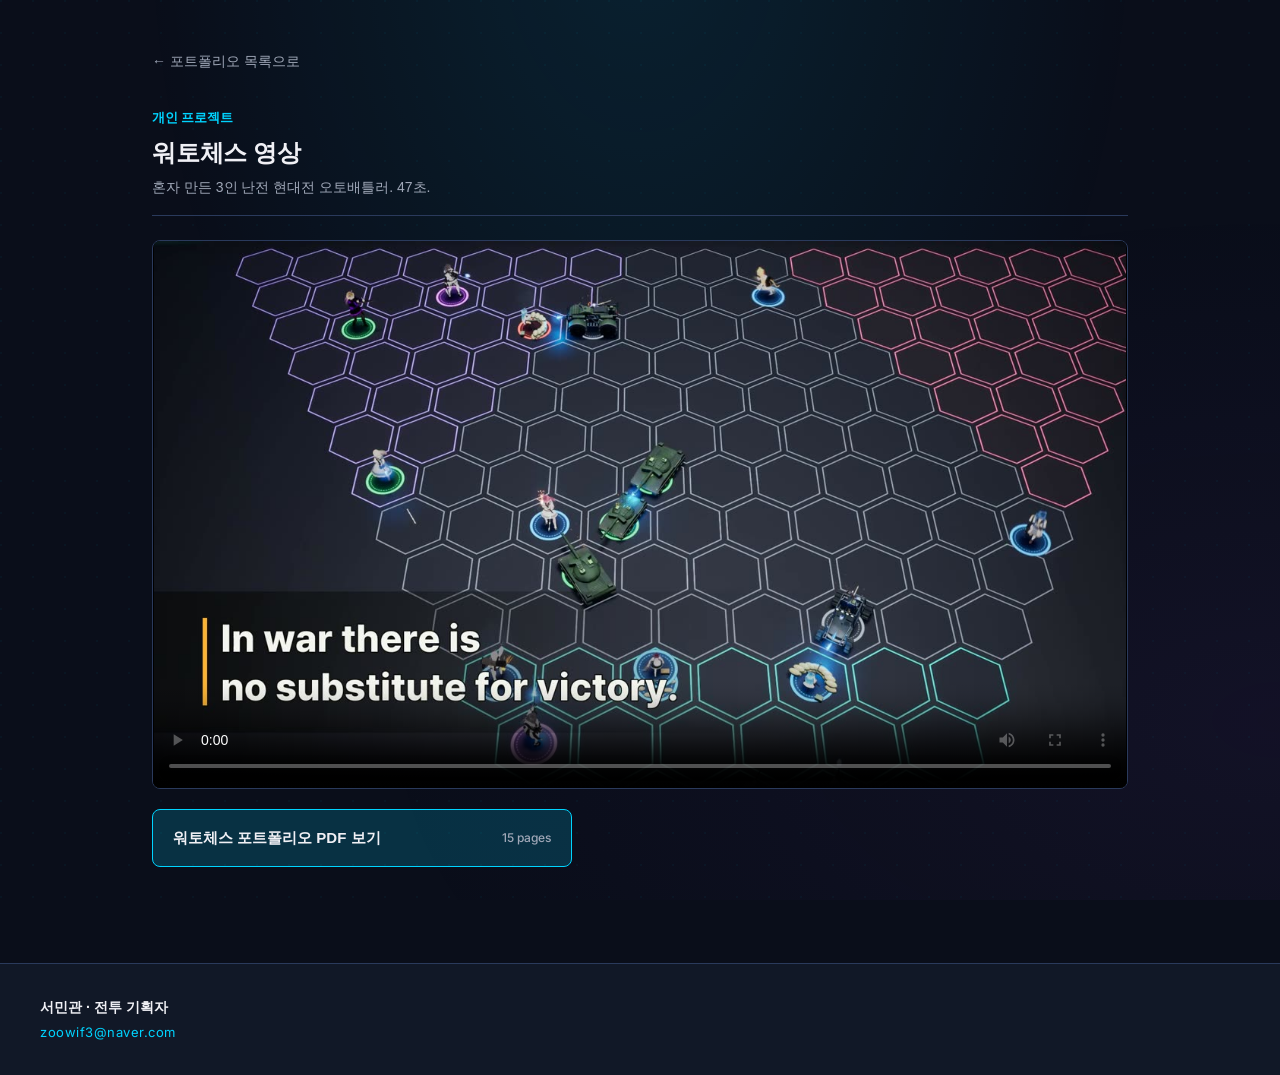
==== wartochess.html @ 3cf67910 "Add WarToChess video button and watch page (47s trailer) Co-Authored-By: Claude Fable 5.2 <noreply@a" ====
<!DOCTYPE html>
<html lang="ko">
<head>
  <meta charset="UTF-8">
  <meta name="viewport" content="width=device-width, initial-scale=1.0">
  <meta name="description" content="워토체스 플레이 영상 — 서민관 개인 프로젝트">
  <title>워토체스 영상 — 서민관</title>
  <link rel="preconnect" href="https://fonts.googleapis.com">
  <link rel="preconnect" href="https://fonts.gstatic.com" crossorigin>
  <link href="https://fonts.googleapis.com/css2?family=Inter:wght@400;500;700;800;900&family=Pretendard:wght@400;500;600;700;800&display=swap" rel="stylesheet">
  <link rel="stylesheet" href="style.css">
</head>
<body>

<main class="docs video-page">
  <a class="back-link" href="index.html">← 포트폴리오 목록으로</a>
  <div class="col-head">
    <span class="col-nb">개인 프로젝트</span>
    <h1 class="col-title">워토체스 영상</h1>
    <p class="col-sub">혼자 만든 3인 난전 현대전 오토배틀러. 47초.</p>
  </div>
  <video class="video-player" controls playsinline preload="metadata" poster="assets/video/wartochess_trailer.jpg">
    <source src="assets/video/wartochess_trailer.mp4" type="video/mp4">
    이 브라우저에서는 영상을 재생할 수 없습니다. <a href="assets/video/wartochess_trailer.mp4">파일로 열기</a>
  </video>
  <div class="video-links">
    <a class="video-btn" href="assets/pdfs/wartochess.pdf" target="_blank" rel="noopener">
      <span class="video-btn-text">워토체스 포트폴리오 PDF 보기</span>
      <span class="video-btn-meta">15 pages</span>
    </a>
  </div>
</main>

<footer class="footer">
  <div class="footer-inner">
    <div class="footer-left">
      <div class="footer-name">서민관 · 전투 기획자</div>
      <a class="footer-email" href="mailto:zoowif3@naver.com">zoowif3@naver.com</a>
    </div>
  </div>
</footer>

</body>
</html>
---- style.css ----
/* =========================================================
   Portfolio Hub — Dark Navy + Brandlogy
   포트폴리오 PPT 톤과 통일 (디자인 시스템 그대로 차용)
   ========================================================= */
:root {
  /* === Color Palette (outputs/design-system/design-system.md) === */
  --c-bg:        #0A0E1A;     /* 딥 네이비 — 배경 */
  --c-bg-2:      #111827;     /* 다크 블루 — 서브 배경 */
  --c-card:      #1A2035;     /* 다크 카드 */
  --c-card-2:    #232a45;     /* 카드 hover */
  --c-border:    #2A3A5C;     /* 다크 보더 */
  --c-cyan:      #00D4FF;     /* 사이언 — 주 액센트 */
  --c-cyan-soft: rgba(0, 212, 255, 0.18);
  --c-purple:    #7B3FB8;     /* 미드 퍼플 — 보조 */
  --c-yellow:    #F5C518;     /* 옐로우 오렌지 — 강조 */
  --c-text:      #F0F0F5;     /* 본문 */
  --c-text-soft: #A0A8B8;     /* 보조 */
  --c-text-dim:  #6E7891;     /* 흐릿 */

  --r-sm: 4px;
  --r-md: 8px;
  --r-lg: 12px;

  --font-kr: 'Pretendard', -apple-system, BlinkMacSystemFont, sans-serif;
  --font-en: 'Inter', -apple-system, BlinkMacSystemFont, sans-serif;

  --shadow-card: 0 4px 24px rgba(0, 0, 0, 0.32);
  --shadow-card-hover: 0 12px 40px rgba(0, 212, 255, 0.18), 0 4px 12px rgba(0, 0, 0, 0.4);
  --glow-cyan: 0 0 12px rgba(0, 212, 255, 0.35);
}

* { box-sizing: border-box; }

html, body {
  margin: 0;
  padding: 0;
  background: var(--c-bg);
  color: var(--c-text);
  font-family: var(--font-kr);
  font-size: 16px;
  line-height: 1.6;
  -webkit-font-smoothing: antialiased;
  -moz-osx-font-smoothing: grayscale;
}

/* === Background dots (subtle texture, like PPT 슬라이드) === */
body::before {
  content: '';
  position: fixed; inset: 0;
  background:
    radial-gradient(circle at 1px 1px, rgba(0, 212, 255, 0.04) 1px, transparent 0);
  background-size: 32px 32px;
  pointer-events: none;
  z-index: 0;
}
body::after {
  content: '';
  position: fixed; inset: 0;
  background:
    radial-gradient(ellipse at 50% -10%, rgba(0, 212, 255, 0.10), transparent 55%),
    radial-gradient(ellipse at 100% 80%, rgba(123, 63, 184, 0.08), transparent 50%);
  pointer-events: none;
  z-index: 0;
}
.hero, .docs, .footer { position: relative; z-index: 1; }

a { color: inherit; text-decoration: none; }

/* ================ Hero ================ */
.hero {
  padding: 80px 32px 64px;
  border-bottom: 1px solid var(--c-border);
  background:
    linear-gradient(180deg, rgba(0, 212, 255, 0.04), transparent 70%),
    var(--c-bg);
}
.hero-inner {
  max-width: 960px;
  margin: 0 auto;
  text-align: center;
}
.hero-eyebrow {
  font-family: var(--font-en);
  font-size: 12px;
  font-weight: 700;
  color: var(--c-cyan);
  letter-spacing: 0.32em;
  text-transform: uppercase;
  text-shadow: var(--glow-cyan);
  margin-bottom: 24px;
}
.hero-name {
  font-size: clamp(40px, 6vw, 56px);
  font-weight: 800;
  margin: 0 0 8px;
  letter-spacing: -0.02em;
  color: var(--c-text);
}
.hero-role {
  font-size: clamp(15px, 1.6vw, 18px);
  color: var(--c-cyan);
  font-weight: 600;
  letter-spacing: 0.04em;
  margin-bottom: 24px;
}
.hero-slogan {
  font-size: clamp(17px, 2.2vw, 22px);
  font-weight: 500;
  color: var(--c-text);
  max-width: 720px;
  margin: 0 auto 28px;
  line-height: 1.5;
}
.hero-meta {
  display: flex;
  justify-content: center;
  gap: 12px;
  font-size: 13px;
  color: var(--c-text-soft);
  letter-spacing: 0.02em;
}
.hero-meta .dot { color: var(--c-text-dim); }

/* ---- Hero: external link button (게임 기록지) ---- */
.hero-links {
  margin-top: 28px;
  display: flex;
  justify-content: center;
}
.hero-btn {
  display: inline-flex;
  align-items: center;
  gap: 10px;
  padding: 12px 22px;
  border: 1px solid var(--c-cyan);
  border-radius: 999px;
  background: var(--c-cyan-soft);
  color: var(--c-text);
  text-decoration: none;
  font-size: 15px;
  font-weight: 600;
  transition: background .18s ease, box-shadow .18s ease, transform .18s ease;
}
.hero-btn:hover {
  background: rgba(0, 212, 255, 0.3);
  box-shadow: var(--glow-cyan);
  transform: translateY(-1px);
}
.hero-btn-tag {
  font-family: var(--font-en);
  font-size: 11px;
  font-weight: 700;
  letter-spacing: 0.12em;
  color: var(--c-cyan);
}
.hero-btn-arrow { color: var(--c-cyan); font-weight: 700; }

.footer-link {
  display: block;
  margin-top: 4px;
  color: var(--c-text-soft);
  text-decoration: none;
  font-size: 14px;
}
.footer-link:hover { color: var(--c-cyan); }

/* ================ Documents ================ */
.docs {
  max-width: 1200px;
  margin: 0 auto;
  padding: 72px 32px 96px;
}
.docs-header {
  margin-bottom: 40px;
  text-align: center;
}
.docs-label {
  display: inline-block;
  font-family: var(--font-en);
  font-size: 11px;
  font-weight: 700;
  color: var(--c-cyan);
  letter-spacing: 0.32em;
  text-transform: uppercase;
}
.docs-grid {
  display: grid;
  grid-template-columns: 1fr;
  gap: 20px;
}

/* === 세로 3단: 지원 서류 / 회사 포트폴리오 / 개인 프로젝트 === */
.docs-cols {
  display: grid;
  grid-template-columns: minmax(0, 1fr);
  gap: 48px;
}
.col {
  display: flex;
  flex-direction: column;
  gap: 20px;
  min-width: 0;
}
.col-head {
  padding-bottom: 16px;
  border-bottom: 1px solid var(--c-border);
}
.col-nb {
  font-family: var(--font-en);
  font-size: 13px;
  font-weight: 700;
  color: var(--c-cyan);
}
.col-title {
  font-size: 24px;
  font-weight: 800;
  margin: 4px 0 4px;
  letter-spacing: -0.01em;
  color: var(--c-text);
}
.col-sub {
  margin: 0;
  font-size: 14px;
  color: var(--c-text-soft);
}
@media (min-width: 1024px) {
  .docs-cols {
    grid-template-columns: repeat(3, minmax(0, 1fr));
    gap: 28px;
    align-items: start;
  }
  .col + .col {
    padding-left: 28px;
    border-left: 1px solid var(--c-border);
  }
}

/* === Card === */
.card {
  display: flex;
  flex-direction: column;
  padding: 28px;
  background: var(--c-card);
  border: 1px solid var(--c-border);
  border-radius: var(--r-md);
  box-shadow: var(--shadow-card);
  transition: transform 0.2s ease, box-shadow 0.2s ease, border-color 0.2s ease;
  cursor: pointer;
  min-height: 220px;
}
.card:hover {
  transform: translateY(-4px);
  border-color: var(--c-cyan);
  box-shadow: var(--shadow-card-hover);
  background: var(--c-card-2);
}
.card:hover .cta-arrow {
  transform: translateX(6px);
}

.card-top {
  display: flex;
  justify-content: space-between;
  align-items: center;
  margin-bottom: 16px;
}
.card-tag {
  font-family: var(--font-en);
  font-size: 10px;
  font-weight: 700;
  color: var(--c-cyan);
  letter-spacing: 0.18em;
  text-transform: uppercase;
  padding: 4px 10px;
  background: var(--c-cyan-soft);
  border-radius: var(--r-sm);
}
.card-meta {
  font-family: var(--font-en);
  font-size: 11px;
  color: var(--c-text-soft);
  letter-spacing: 0.06em;
}
.card-title {
  font-size: 22px;
  font-weight: 700;
  margin: 0 0 12px;
  letter-spacing: -0.01em;
  color: var(--c-text);
}
.card-desc {
  font-size: 14px;
  color: var(--c-text-soft);
  line-height: 1.6;
  margin: 0 0 24px;
  flex: 1;
}
.card-cta {
  display: flex;
  align-items: center;
  gap: 8px;
  font-family: var(--font-en);
  font-size: 13px;
  font-weight: 600;
  color: var(--c-cyan);
  letter-spacing: 0.04em;
  margin-top: auto;
  padding-top: 12px;
  border-top: 1px solid var(--c-border);
}
.cta-arrow {
  transition: transform 0.2s ease;
  font-weight: 400;
}

/* === Feature card (PPT 2종 강조) === */
.card-feature {
  border-color: rgba(0, 212, 255, 0.32);
  background: linear-gradient(135deg, var(--c-card) 0%, rgba(0, 212, 255, 0.04) 100%);
}
.card-feature .card-tag {
  color: var(--c-yellow);
  background: rgba(245, 197, 24, 0.12);
}

/* ================ Responsive (Tablet ≥ 720px) ================ */
@media (min-width: 720px) {
  .docs-grid {
    grid-template-columns: repeat(2, 1fr);
    gap: 24px;
  }
}

/* ================ Responsive (Desktop ≥ 1024px) ================ */
@media (min-width: 1024px) {
  .docs-grid {
    grid-template-columns: repeat(3, 1fr);
    gap: 28px;
  }
  /* 5개 카드 — 2행 (3+2). 마지막 행 2개를 가운데 정렬은 안 하고 좌측 정렬 유지 */
  .card {
    min-height: 260px;
  }
}

/* ================ Footer ================ */
.footer {
  border-top: 1px solid var(--c-border);
  padding: 32px;
  background: var(--c-bg-2);
}
.footer-inner {
  max-width: 1200px;
  margin: 0 auto;
  display: flex;
  flex-direction: column;
  gap: 12px;
  align-items: center;
  text-align: center;
}
.footer-name {
  font-size: 14px;
  font-weight: 600;
  color: var(--c-text);
}
.footer-email {
  display: inline-block;
  font-family: var(--font-en);
  font-size: 13px;
  color: var(--c-cyan);
  letter-spacing: 0.04em;
  margin-top: 4px;
  transition: opacity 0.2s ease;
}
.footer-email:hover {
  opacity: 0.7;
}
.footer-right {
  font-family: var(--font-en);
  font-size: 11px;
  color: var(--c-text-dim);
  letter-spacing: 0.08em;
}

@media (min-width: 720px) {
  .footer-inner {
    flex-direction: row;
    justify-content: space-between;
    text-align: left;
  }
  .footer-left {
    display: flex;
    flex-direction: column;
    align-items: flex-start;
  }
}

/* ================ Small mobile tweaks ================ */
@media (max-width: 480px) {
  .hero { padding: 56px 20px 48px; }
  .docs { padding: 56px 20px 72px; }
  .card { padding: 24px; min-height: 200px; }
  .card-title { font-size: 20px; }
}

/* ================ Accessibility ================ */
.card:focus-visible {
  outline: 2px solid var(--c-cyan);
  outline-offset: 2px;
}
.footer-email:focus-visible {
  outline: 2px solid var(--c-cyan);
  outline-offset: 4px;
  border-radius: var(--r-sm);
}

/* ================ Print (PDF 인쇄 시 톤 다운) ================ */
@media print {
  body { background: white; color: black; }
  .card { background: white; border: 1px solid #ccc; }
}

/* 한글 단어 중간에서 줄이 끊기지 않게 */
.card-desc, .col-sub, .hero-slogan { word-break: keep-all; }

/* ================ 영상 버튼 / 영상 페이지 ================ */
.video-btn {
  display: flex;
  align-items: center;
  gap: 12px;
  padding: 16px 20px;
  border: 1px solid var(--c-cyan);
  border-radius: var(--r-md);
  background: var(--c-cyan-soft);
  color: var(--c-text);
  font-size: 15px;
  font-weight: 600;
  transition: background 0.18s ease, box-shadow 0.18s ease, transform 0.18s ease;
}
.video-btn:hover {
  background: rgba(0, 212, 255, 0.3);
  box-shadow: var(--glow-cyan);
  transform: translateY(-2px);
}
.video-btn:focus-visible, .back-link:focus-visible {
  outline: 2px solid var(--c-cyan);
  outline-offset: 2px;
}
.video-btn-play { color: var(--c-cyan); font-size: 13px; }
.video-btn-meta {
  margin-left: auto;
  font-family: var(--font-en);
  font-size: 12px;
  font-weight: 500;
  color: var(--c-text-soft);
}
.video-page { max-width: 1040px; padding-top: 48px; }
.video-page .col-head { margin-bottom: 24px; }
.back-link {
  display: inline-block;
  margin-bottom: 32px;
  font-size: 14px;
  color: var(--c-text-soft);
}
.back-link:hover { color: var(--c-cyan); }
.video-player {
  display: block;
  width: 100%;
  aspect-ratio: 16 / 9;
  background: #000;
  border: 1px solid var(--c-border);
  border-radius: var(--r-md);
}
.video-links { margin-top: 20px; max-width: 420px; }
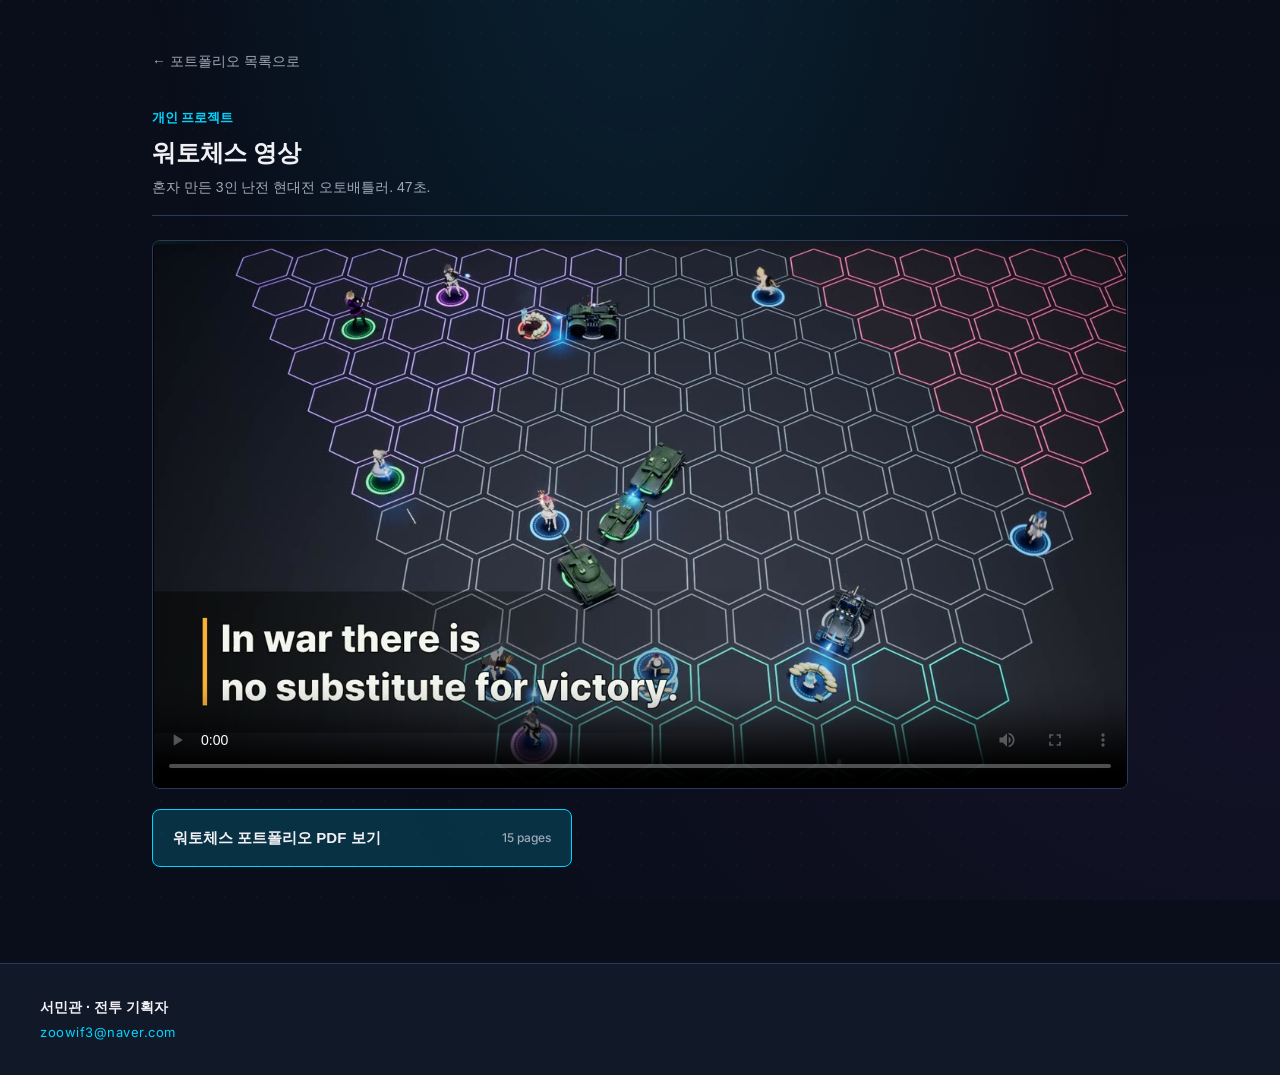
==== commit dec16f27: "Cache-bust stylesheet link Co-Authored-By: Claude Fable 5.2 <noreply@anthropic.com>" ====
--- a/wartochess.html
+++ b/wartochess.html
@@ -8,7 +8,7 @@
   <link rel="preconnect" href="https://fonts.googleapis.com">
   <link rel="preconnect" href="https://fonts.gstatic.com" crossorigin>
   <link href="https://fonts.googleapis.com/css2?family=Inter:wght@400;500;700;800;900&family=Pretendard:wght@400;500;600;700;800&display=swap" rel="stylesheet">
-  <link rel="stylesheet" href="style.css">
+  <link rel="stylesheet" href="style.css?v=20261119e">
 </head>
 <body>
 
--- a/style.css
+++ b/style.css
@@ -223,7 +223,7 @@
   font-size: 14px;
   color: var(--c-text-soft);
 }
-@media (min-width: 1024px) {
+@media (min-width: 1100px) {
   .docs-cols {
     grid-template-columns: repeat(3, minmax(0, 1fr));
     gap: 28px;
@@ -472,3 +472,48 @@
   border-radius: var(--r-md);
 }
 .video-links { margin-top: 20px; max-width: 420px; }
+
+/* 요약을 두 줄로 줄인 뒤 카드 높이를 내용에 맞춤 */
+.card { min-height: 0; }
+.card-desc { margin-bottom: 20px; }
+
+/* 카드 안에 버튼이 둘 있는 카드 (워토체스: PDF + 영상) */
+.card-multi { cursor: default; }
+.card-multi:hover { transform: none; }
+.card-actions {
+  display: flex;
+  gap: 12px;
+  margin-top: auto;
+  padding-top: 16px;
+  border-top: 1px solid var(--c-border);
+}
+.card-action {
+  flex: 1;
+  display: flex;
+  align-items: center;
+  justify-content: center;
+  gap: 8px;
+  padding: 11px 12px;
+  border: 1px solid var(--c-border);
+  border-radius: var(--r-sm);
+  font-size: 13px;
+  font-weight: 600;
+  color: var(--c-cyan);
+  white-space: nowrap;
+  transition: background 0.18s ease, border-color 0.18s ease;
+}
+.card-action:hover { border-color: var(--c-cyan); background: var(--c-cyan-soft); }
+.card-action:hover .cta-arrow { transform: translateX(4px); }
+.card-action:focus-visible { outline: 2px solid var(--c-cyan); outline-offset: 2px; }
+.card-action-video { border-color: var(--c-cyan); background: var(--c-cyan-soft); color: var(--c-text); }
+.card-action-video:hover { background: rgba(0, 212, 255, 0.3); }
+.card-action-meta { font-family: var(--font-en); font-size: 11px; font-weight: 500; color: var(--c-text-soft); }
+
+/* 워토체스 카드: PDF 보기 줄은 다른 카드와 같게, 영상 버튼은 그 아래 따로 */
+.card-cta-link:hover .cta-arrow { transform: translateX(6px); }
+.card-cta-link:focus-visible { outline: 2px solid var(--c-cyan); outline-offset: 4px; }
+.card-video { margin-top: 20px; padding: 13px 16px; font-size: 14px; }
+
+/* 워토체스 카드: PDF 보기 줄 아래에도 같은 선 */
+.card-cta-link { padding-bottom: 12px; border-bottom: 1px solid var(--c-border); }
+.card-video { margin-top: 16px; }
